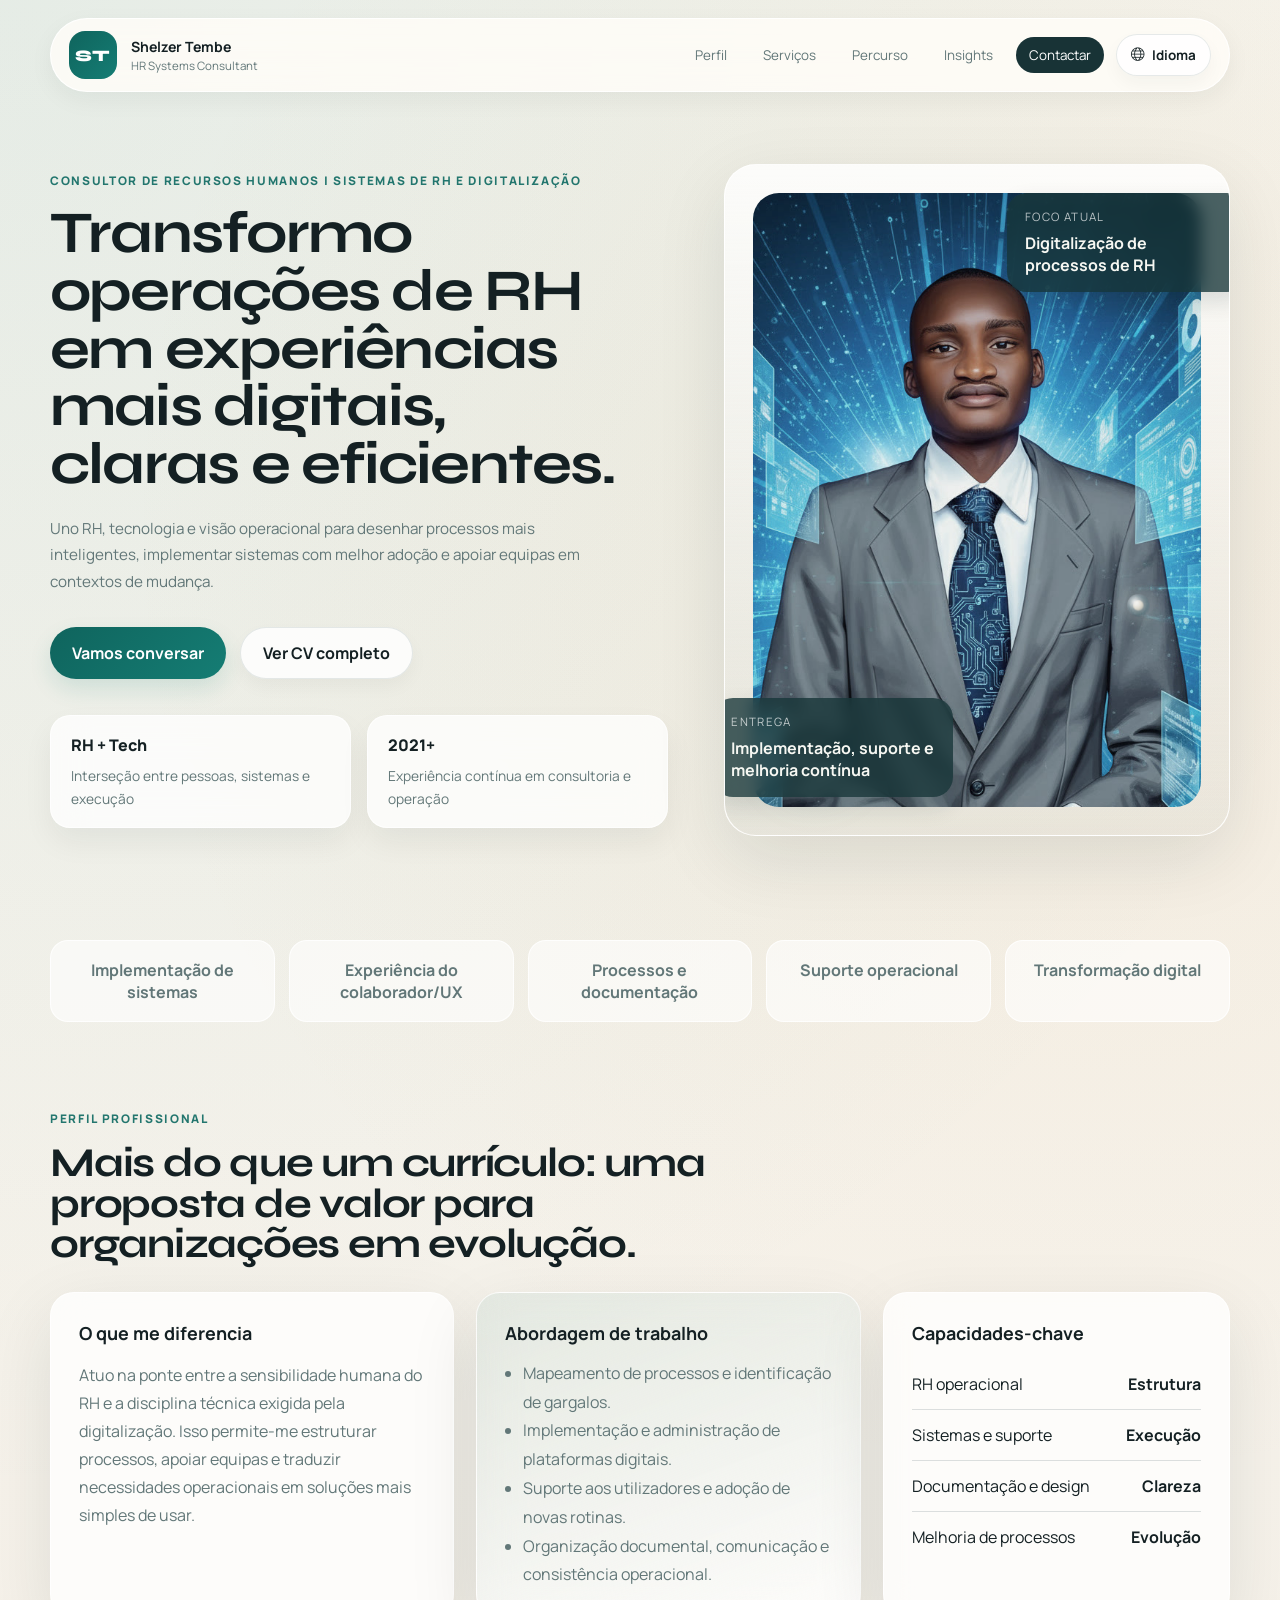
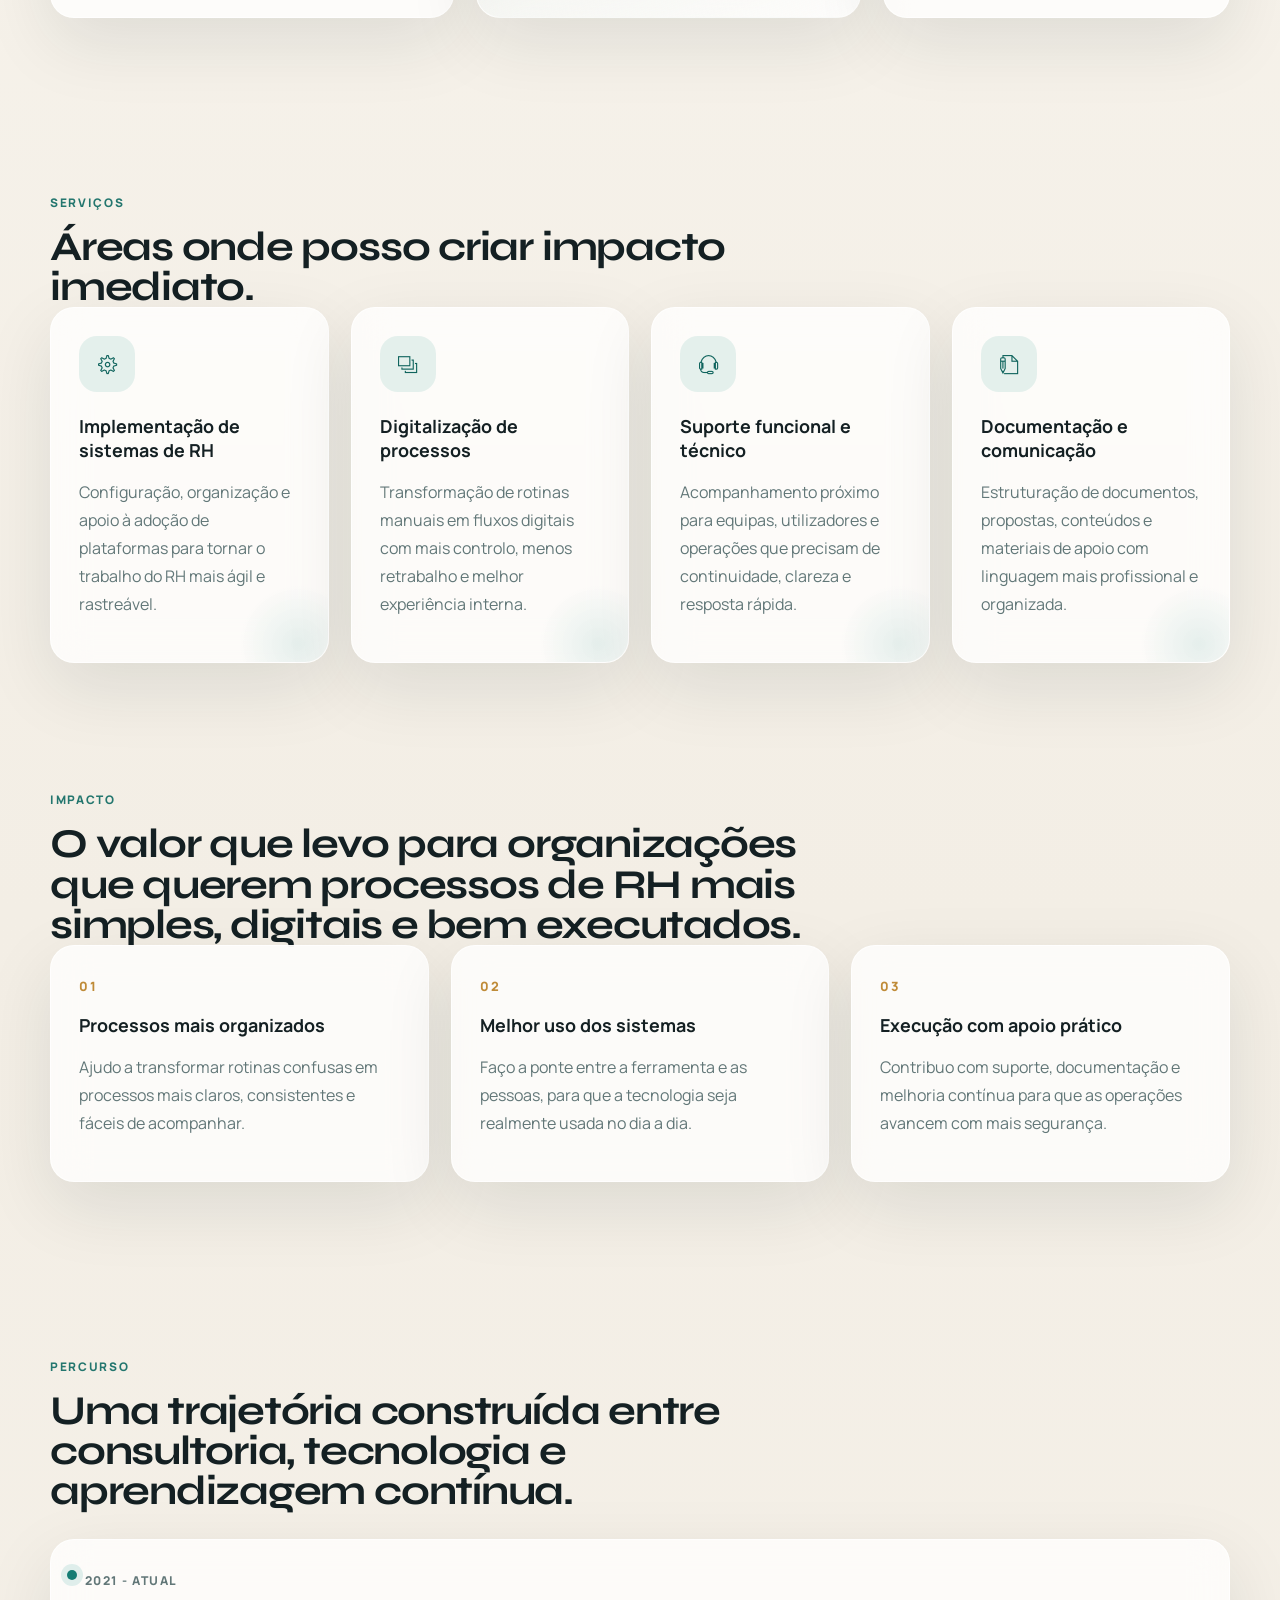
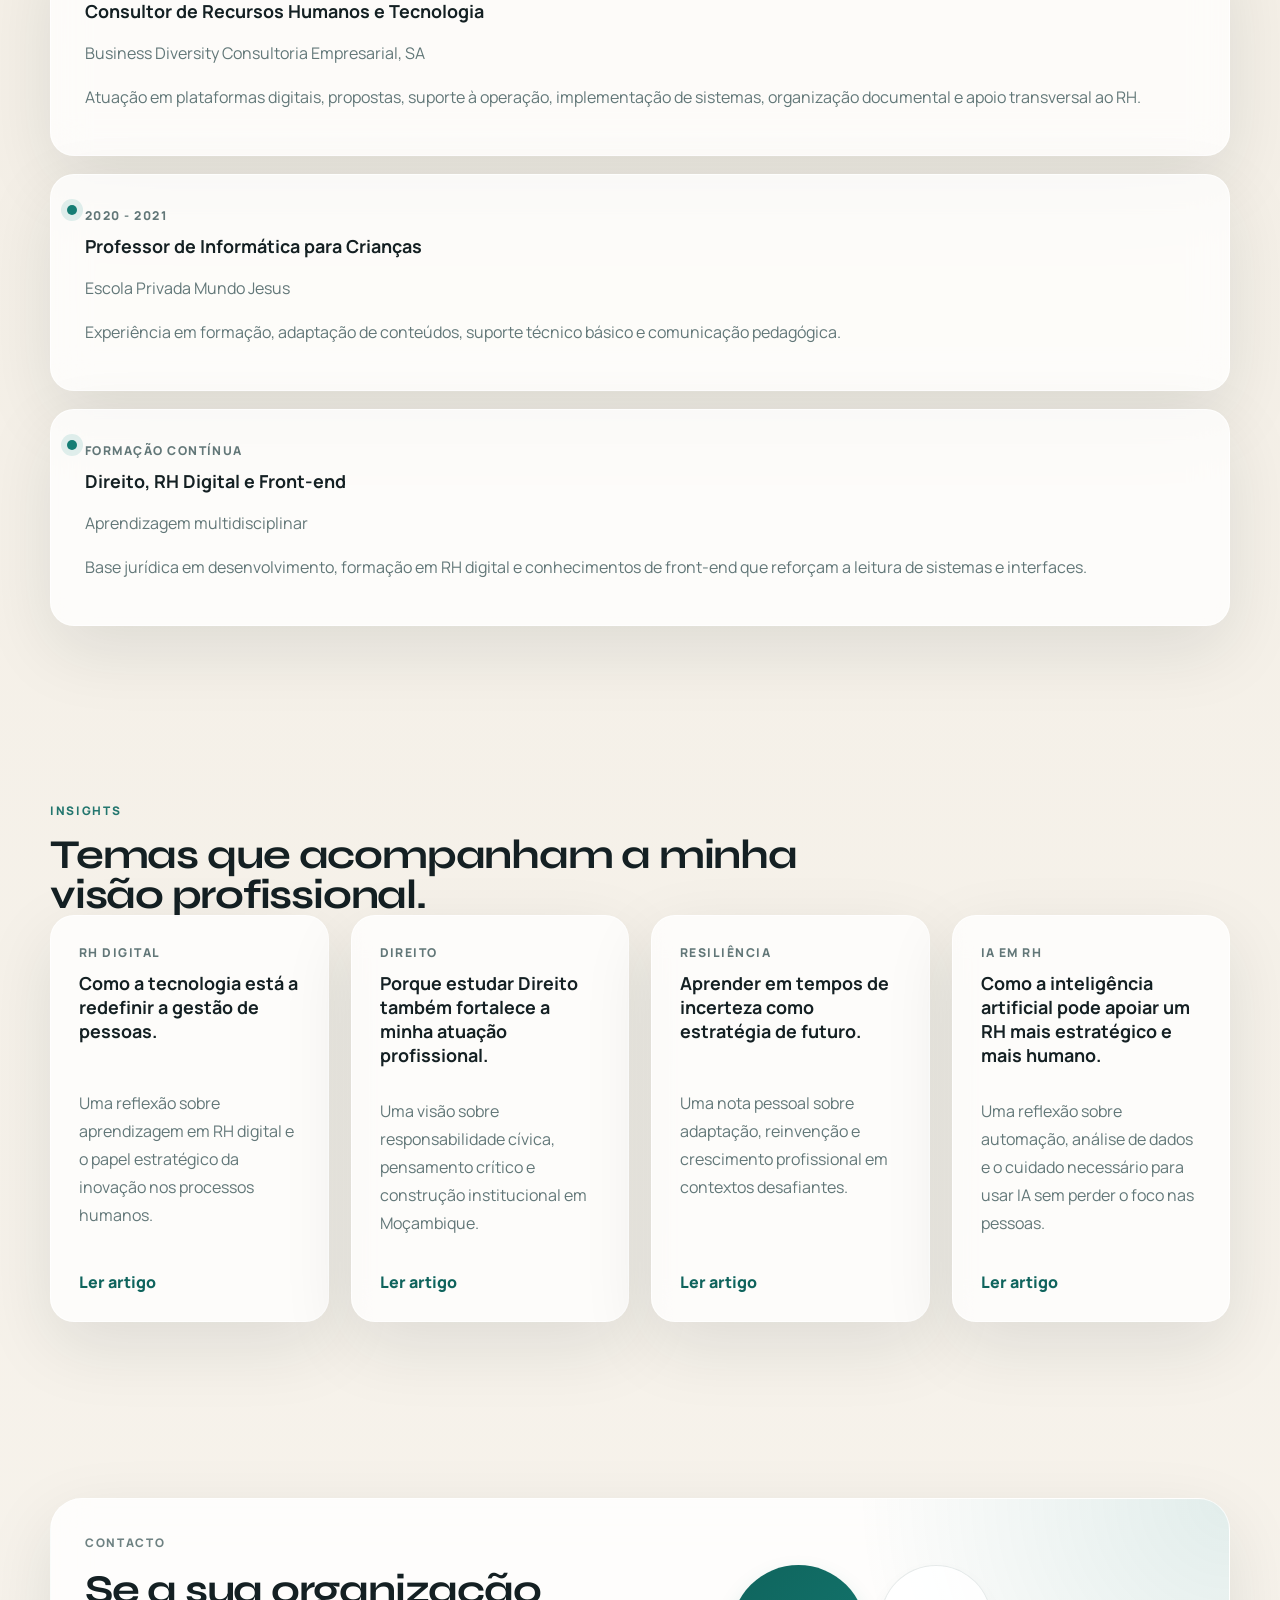
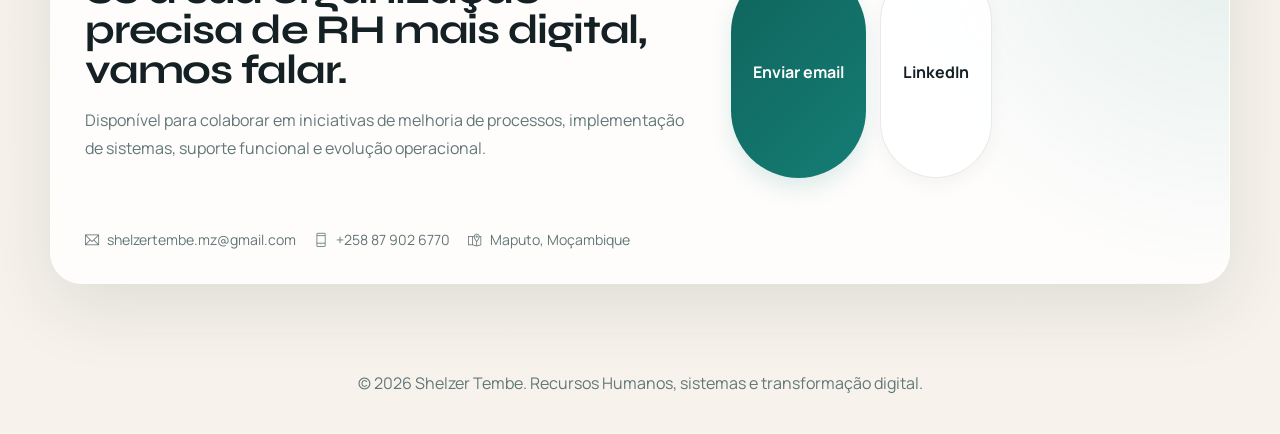
==== shelzertembe/index.html @ 3ac74f5b "Organizando as pastas" ====
<!DOCTYPE html>
<html lang="pt">
<head>
    <script async src="https://www.googletagmanager.com/gtag/js?id=G-PT7D8NVJNS"></script>
    <script>
        window.dataLayer = window.dataLayer || [];
        function gtag(){dataLayer.push(arguments);}
        gtag('js', new Date());
        gtag('config', 'G-PT7D8NVJNS');
    </script>

    <meta charset="utf-8">
    <meta name="viewport" content="width=device-width, initial-scale=1">
    <meta name="keywords" content="Shelzer Tembe, consultor de recursos humanos, sistemas de RH, digitalização, RH digital, transformação digital">
    <meta name="description" content="Portfólio de Shelzer Tembe, consultor de Recursos Humanos, sistemas de RH e digitalização de processos.">
    <meta name="author" content="Shelzer Tembe">

    <title>Shelzer Tembe | RH- Sistemas e Digitalização</title>

    <link rel="preconnect" href="https://fonts.googleapis.com">
    <link rel="preconnect" href="https://fonts.gstatic.com" crossorigin>
    <link href="https://fonts.googleapis.com/css2?family=Manrope:wght@400;500;600;700;800&family=Syne:wght@500;700;800&display=swap" rel="stylesheet">
    <link rel="stylesheet" href="assets/vendors/themify-icons/css/themify-icons.css">
    <link rel="stylesheet" href="assets/css/modern-portfolio.css">
    <link rel="apple-touch-icon" sizes="180x180" href="assets/favicon/apple-touch-icon.png">
    <link rel="icon" type="image/png" sizes="32x32" href="assets/favicon/favicon-32x32.png">
    <link rel="icon" type="image/png" sizes="16x16" href="assets/favicon/favicon-16x16.png">
    <link rel="manifest" href="assets/favicon/site.webmanifest">
</head>
<body>
    <div class="site-shell">
        <header class="topbar">
            <a class="brand" href="#home" aria-label="Voltar ao início" translate="no">
                <span class="brand-mark" translate="no">ST</span>
                <span class="brand-copy">
                    <strong translate="no">Shelzer Tembe</strong>
                    <span>HR Systems Consultant</span>
                </span>
            </a>

            <button class="menu-toggle" type="button" aria-expanded="false" aria-controls="site-nav" aria-label="Abrir menu">
                <span></span>
                <span></span>
            </button>

            <div class="topbar-actions">
                <nav class="nav" id="site-nav">
                    <a href="#about">Perfil</a>
                    <a href="#services">Serviços</a>
                    <a href="#journey">Percurso</a>
                    <a href="#insights">Insights</a>
                    <a href="#contact" class="nav-cta">Contactar</a>
                </nav>

                <div class="language-switcher" data-language-switcher>
                    <button class="language-toggle" type="button" aria-expanded="false" aria-haspopup="true">
                        <span class="ti-world" aria-hidden="true"></span>
                        <span>Idioma</span>
                    </button>
                    <div class="language-menu" role="menu" aria-label="Selecionar idioma">
                        <a class="language-option" href="index.html" data-language="pt" role="menuitem">Português</a>
                        <a class="language-option" href="index-en.html" data-language="en" role="menuitem" rel="noopener">English</a>
                    </div>
                </div>
            </div>
        </header>

        <main id="home">
            <section class="hero section">
                <div class="hero-copy reveal">
                    <p class="eyebrow">Consultor de Recursos Humanos | Sistemas de RH e Digitalização</p>
                    <h1>Transformo operações de RH em experiências mais digitais, claras e eficientes.</h1>
                    <p class="hero-lead">
                        Uno RH, tecnologia e visão operacional para desenhar processos mais inteligentes,
                        implementar sistemas com melhor adoção e apoiar equipas em contextos de mudança.
                    </p>

                    <div class="hero-actions">
                        <a class="btn btn-primary" href="#contact">Vamos conversar</a>
                        <a class="btn btn-secondary" href="pdf/Shelzer_Tembe _cv.pdf" target="_blank" rel="noopener" translate="no">Ver CV completo</a>
                    </div>

                    <div class="hero-proof">
                        <div class="proof-card">
                            <span class="proof-value">RH + Tech</span>
                            <span class="proof-label">Interseção entre pessoas, sistemas e execução</span>
                        </div>
                        <div class="proof-card">
                            <span class="proof-value">2021+</span>
                            <span class="proof-label">Experiência contínua em consultoria e operação</span>
                        </div>
                    </div>
                </div>

                <div class="hero-visual reveal reveal-delay">
                    <div class="portrait-panel">
                        <div class="portrait-glow"></div>
                        <div class="hero-orb" aria-hidden="true">
                            <span class="hero-orb-core"></span>
                        </div>
                        <img src="assets/imgs/avatar.jpg" alt="Retrato de Shelzer Tembe" class="portrait">

                        <div class="floating-card card-a">
                            <span class="floating-title">Foco atual</span>
                            <strong>Digitalização de processos de RH</strong>
                        </div>

                        <div class="floating-card card-b">
                            <span class="floating-title">Entrega</span>
                            <strong>Implementação, suporte e melhoria contínua</strong>
                        </div>
                    </div>
                </div>
            </section>

            <section class="trust-strip reveal" aria-label="Áreas de atuação">
                <span>Implementação de sistemas</span>
                <span>Experiência do colaborador/UX</span>
                <span>Processos e documentação</span>
                <span>Suporte operacional</span>
                <span>Transformação digital</span>
            </section>

            <section class="section section-grid" id="about">
                <div class="section-heading reveal">
                    <p class="eyebrow">Perfil profissional</p>
                    <h2>Mais do que um currículo: uma proposta de valor para organizações em evolução.</h2>
                </div>

                <div class="about-layout">
                    <article class="feature-card reveal">
                        <h3>O que me diferencia</h3>
                        <p>
                            Atuo na ponte entre a sensibilidade humana do RH e a disciplina técnica exigida
                            pela digitalização. Isso permite-me estruturar processos, apoiar equipas e traduzir
                            necessidades operacionais em soluções mais simples de usar.
                        </p>
                    </article>

                    <article class="feature-card accent reveal">
                        <h3>Abordagem de trabalho</h3>
                        <ul class="clean-list">
                            <li>Mapeamento de processos e identificação de gargalos.</li>
                            <li>Implementação e administração de plataformas digitais.</li>
                            <li>Suporte aos utilizadores e adoção de novas rotinas.</li>
                            <li>Organização documental, comunicação e consistência operacional.</li>
                        </ul>
                    </article>

                    <article class="feature-card stats reveal">
                        <h3>Capacidades-chave</h3>
                        <div class="stat-row">
                            <span>RH operacional</span>
                            <strong>Estrutura</strong>
                        </div>
                        <div class="stat-row">
                            <span>Sistemas e suporte</span>
                            <strong>Execução</strong>
                        </div>
                        <div class="stat-row">
                            <span>Documentação e design</span>
                            <strong>Clareza</strong>
                        </div>
                        <div class="stat-row">
                            <span>Melhoria de processos</span>
                            <strong>Evolução</strong>
                        </div>
                    </article>
                </div>
            </section>

            <section class="section" id="services">
                <div class="section-heading reveal">
                    <p class="eyebrow">Serviços</p>
                    <h2>Áreas onde posso criar impacto imediato.</h2>
                </div>

                <div class="services-grid">
                    <article class="service-card reveal">
                        <i class="ti-settings service-icon" aria-hidden="true"></i>
                        <h3>Implementação de sistemas de RH</h3>
                        <p>Configuração, organização e apoio à adoção de plataformas para tornar o trabalho do RH mais ágil e rastreável.</p>
                    </article>

                    <article class="service-card reveal">
                        <i class="ti-layers-alt service-icon" aria-hidden="true"></i>
                        <h3>Digitalização de processos</h3>
                        <p>Transformação de rotinas manuais em fluxos digitais com mais controlo, menos retrabalho e melhor experiência interna.</p>
                    </article>

                    <article class="service-card reveal">
                        <i class="ti-headphone-alt service-icon" aria-hidden="true"></i>
                        <h3>Suporte funcional e técnico</h3>
                        <p>Acompanhamento próximo para equipas, utilizadores e operações que precisam de continuidade, clareza e resposta rápida.</p>
                    </article>

                    <article class="service-card reveal">
                        <i class="ti-write service-icon" aria-hidden="true"></i>
                        <h3>Documentação e comunicação</h3>
                        <p>Estruturação de documentos, propostas, conteúdos e materiais de apoio com linguagem mais profissional e organizada.</p>
                    </article>
                </div>
            </section>

            <section class="section impact-section">
                <div class="section-heading reveal">
                    <p class="eyebrow">Impacto</p>
                    <h2>O valor que levo para organizações que querem processos de RH mais simples, digitais e bem executados.</h2>
                </div>

                <div class="impact-grid">
                    <article class="impact-card reveal">
                        <span class="impact-number">01</span>
                        <h3>Processos mais organizados</h3>
                        <p>Ajudo a transformar rotinas confusas em processos mais claros, consistentes e fáceis de acompanhar.</p>
                    </article>
                    <article class="impact-card reveal">
                        <span class="impact-number">02</span>
                        <h3>Melhor uso dos sistemas</h3>
                        <p>Faço a ponte entre a ferramenta e as pessoas, para que a tecnologia seja realmente usada no dia a dia.</p>
                    </article>
                    <article class="impact-card reveal">
                        <span class="impact-number">03</span>
                        <h3>Execução com apoio prático</h3>
                        <p>Contribuo com suporte, documentação e melhoria contínua para que as operações avancem com mais segurança.</p>
                    </article>
                </div>
            </section>

            <section class="section section-grid" id="journey">
                <div class="section-heading reveal">
                    <p class="eyebrow">Percurso</p>
                    <h2>Uma trajetória construída entre consultoria, tecnologia e aprendizagem contínua.</h2>
                </div>

                <div class="timeline">
                    <article class="timeline-card reveal">
                        <span class="timeline-year">2021 - atual</span>
                        <h3>Consultor de Recursos Humanos e Tecnologia</h3>
                        <p class="timeline-place">Business Diversity Consultoria Empresarial, SA</p>
                        <p>Atuação em plataformas digitais, propostas, suporte à operação, implementação de sistemas, organização documental e apoio transversal ao RH.</p>
                    </article>

                    <article class="timeline-card reveal">
                        <span class="timeline-year">2020 - 2021</span>
                        <h3>Professor de Informática para Crianças</h3>
                        <p class="timeline-place">Escola Privada Mundo Jesus</p>
                        <p>Experiência em formação, adaptação de conteúdos, suporte técnico básico e comunicação pedagógica.</p>
                    </article>

                    <article class="timeline-card reveal">
                        <span class="timeline-year">Formação contínua</span>
                        <h3>Direito, RH Digital e Front-end</h3>
                        <p class="timeline-place">Aprendizagem multidisciplinar</p>
                        <p>Base jurídica em desenvolvimento, formação em RH digital e conhecimentos de front-end que reforçam a leitura de sistemas e interfaces.</p>
                    </article>
                </div>
            </section>

            <section class="section insights-section" id="insights">
                <div class="section-heading reveal">
                    <p class="eyebrow">Insights</p>
                    <h2>Temas que acompanham a minha visão profissional.</h2>
                </div>

                <div class="insights-grid">
                    <a class="insight-card reveal" href="rh-digital.html">
                        <span class="insight-tag">RH Digital</span>
                        <h3>Como a tecnologia está a redefinir a gestão de pessoas.</h3>
                        <p>Uma reflexão sobre aprendizagem em RH digital e o papel estratégico da inovação nos processos humanos.</p>
                        <span class="insight-link">Ler artigo</span>
                    </a>

                    <a class="insight-card reveal" href="decidi-estudar-direito.html">
                        <span class="insight-tag">Direito</span>
                        <h3>Porque estudar Direito também fortalece a minha atuação profissional.</h3>
                        <p>Uma visão sobre responsabilidade cívica, pensamento crítico e construção institucional em Moçambique.</p>
                        <span class="insight-link">Ler artigo</span>
                    </a>

                    <a class="insight-card reveal" href="covid-19.html">
                        <span class="insight-tag">Resiliência</span>
                        <h3>Aprender em tempos de incerteza como estratégia de futuro.</h3>
                        <p>Uma nota pessoal sobre adaptação, reinvenção e crescimento profissional em contextos desafiantes.</p>
                        <span class="insight-link">Ler artigo</span>
                    </a>

                    <a class="insight-card reveal" href="rh-inteligencia-artificial.html">
                        <span class="insight-tag">IA em RH</span>
                        <h3>Como a inteligência artificial pode apoiar um RH mais estratégico e mais humano.</h3>
                        <p>Uma reflexão sobre automação, análise de dados e o cuidado necessário para usar IA sem perder o foco nas pessoas.</p>
                        <span class="insight-link">Ler artigo</span>
                    </a>
                </div>
            </section>

            <section class="section cta-section reveal" id="contact">
                <div class="cta-panel">
                    <div>
                        <p class="eyebrow">Contacto</p>
                        <h2>Se a sua organização precisa de RH mais digital, vamos falar.</h2>
                        <p>
                            Disponível para colaborar em iniciativas de melhoria de processos,
                            implementação de sistemas, suporte funcional e evolução operacional.
                        </p>
                    </div>

                    <div class="cta-actions">
                        <a class="btn btn-primary" href="mailto:shelzertembe.mz@gmail.com?subject=Contacto%20via%20portf%C3%B3lio" translate="no">Enviar email</a>
                        <a class="btn btn-secondary" href="https://www.linkedin.com/in/shelzer-tembe-0a6648215/" target="_blank" rel="noopener" translate="no">LinkedIn</a>
                    </div>

                    <div class="contact-meta">
                        <span translate="no"><i class="ti-email"></i> shelzertembe.mz@gmail.com</span>
                        <span translate="no"><i class="ti-mobile"></i> +258 87 902 6770</span>
                        <span><i class="ti-map-alt"></i> Maputo, Moçambique</span>
                    </div>
                </div>
            </section>
        </main>

        <footer class="footer">
            <p>&copy; <span id="year"></span> Shelzer Tembe. Recursos Humanos, sistemas e transformação digital.</p>
        </footer>
    </div>

    <script src="assets/js/portfolio.js"></script>
</body>
</html>
---- shelzertembe/assets/vendors/themify-icons/css/themify-icons.css ----
@font-face {
	font-family: 'themify';
	src:url("../fonts/themify.eot?-fvbane");
	src:url("../fonts/themify.eot?#iefix-fvbane") format("embedded-opentype"),
		url("../fonts/themify.woff?-fvbane") format("woff"),
		url("../fonts/themify.ttf?-fvbane") format("truetype"),
		url("../fonts/themify.svg?-fvbane#themify") format("svg");
	font-weight: normal;
	font-style: normal;
}

[class^="ti-"], [class*=" ti-"] {
	font-family: 'themify';
	speak: none;
	font-style: normal;
	font-weight: normal;
	font-variant: normal;
	text-transform: none;
	line-height: 1;

	/* Better Font Rendering =========== */
	-webkit-font-smoothing: antialiased;
	-moz-osx-font-smoothing: grayscale;
}

.ti-wand:before {
	content: "\e600";
}
.ti-volume:before {
	content: "\e601";
}
.ti-user:before {
	content: "\e602";
}
.ti-unlock:before {
	content: "\e603";
}
.ti-unlink:before {
	content: "\e604";
}
.ti-trash:before {
	content: "\e605";
}
.ti-thought:before {
	content: "\e606";
}
.ti-target:before {
	content: "\e607";
}
.ti-tag:before {
	content: "\e608";
}
.ti-tablet:before {
	content: "\e609";
}
.ti-star:before {
	content: "\e60a";
}
.ti-spray:before {
	content: "\e60b";
}
.ti-signal:before {
	content: "\e60c";
}
.ti-shopping-cart:before {
	content: "\e60d";
}
.ti-shopping-cart-full:before {
	content: "\e60e";
}
.ti-settings:before {
	content: "\e60f";
}
.ti-search:before {
	content: "\e610";
}
.ti-zoom-in:before {
	content: "\e611";
}
.ti-zoom-out:before {
	content: "\e612";
}
.ti-cut:before {
	content: "\e613";
}
.ti-ruler:before {
	content: "\e614";
}
.ti-ruler-pencil:before {
	content: "\e615";
}
.ti-ruler-alt:before {
	content: "\e616";
}
.ti-bookmark:before {
	content: "\e617";
}
.ti-bookmark-alt:before {
	content: "\e618";
}
.ti-reload:before {
	content: "\e619";
}
.ti-plus:before {
	content: "\e61a";
}
.ti-pin:before {
	content: "\e61b";
}
.ti-pencil:before {
	content: "\e61c";
}
.ti-pencil-alt:before {
	content: "\e61d";
}
.ti-paint-roller:before {
	content: "\e61e";
}
.ti-paint-bucket:before {
	content: "\e61f";
}
.ti-na:before {
	content: "\e620";
}
.ti-mobile:before {
	content: "\e621";
}
.ti-minus:before {
	content: "\e622";
}
.ti-medall:before {
	content: "\e623";
}
.ti-medall-alt:before {
	content: "\e624";
}
.ti-marker:before {
	content: "\e625";
}
.ti-marker-alt:before {
	content: "\e626";
}
.ti-arrow-up:before {
	content: "\e627";
}
.ti-arrow-right:before {
	content: "\e628";
}
.ti-arrow-left:before {
	content: "\e629";
}
.ti-arrow-down:before {
	content: "\e62a";
}
.ti-lock:before {
	content: "\e62b";
}
.ti-location-arrow:before {
	content: "\e62c";
}
.ti-link:before {
	content: "\e62d";
}
.ti-layout:before {
	content: "\e62e";
}
.ti-layers:before {
	content: "\e62f";
}
.ti-layers-alt:before {
	content: "\e630";
}
.ti-key:before {
	content: "\e631";
}
.ti-import:before {
	content: "\e632";
}
.ti-image:before {
	content: "\e633";
}
.ti-heart:before {
	content: "\e634";
}
.ti-heart-broken:before {
	content: "\e635";
}
.ti-hand-stop:before {
	content: "\e636";
}
.ti-hand-open:before {
	content: "\e637";
}
.ti-hand-drag:before {
	content: "\e638";
}
.ti-folder:before {
	content: "\e639";
}
.ti-flag:before {
	content: "\e63a";
}
.ti-flag-alt:before {
	content: "\e63b";
}
.ti-flag-alt-2:before {
	content: "\e63c";
}
.ti-eye:before {
	content: "\e63d";
}
.ti-export:before {
	content: "\e63e";
}
.ti-exchange-vertical:before {
	content: "\e63f";
}
.ti-desktop:before {
	content: "\e640";
}
.ti-cup:before {
	content: "\e641";
}
.ti-crown:before {
	content: "\e642";
}
.ti-comments:before {
	content: "\e643";
}
.ti-comment:before {
	content: "\e644";
}
.ti-comment-alt:before {
	content: "\e645";
}
.ti-close:before {
	content: "\e646";
}
.ti-clip:before {
	content: "\e647";
}
.ti-angle-up:before {
	content: "\e648";
}
.ti-angle-right:before {
	content: "\e649";
}
.ti-angle-left:before {
	content: "\e64a";
}
.ti-angle-down:before {
	content: "\e64b";
}
.ti-check:before {
	content: "\e64c";
}
.ti-check-box:before {
	content: "\e64d";
}
.ti-camera:before {
	content: "\e64e";
}
.ti-announcement:before {
	content: "\e64f";
}
.ti-brush:before {
	content: "\e650";
}
.ti-briefcase:before {
	content: "\e651";
}
.ti-bolt:before {
	content: "\e652";
}
.ti-bolt-alt:before {
	content: "\e653";
}
.ti-blackboard:before {
	content: "\e654";
}
.ti-bag:before {
	content: "\e655";
}
.ti-move:before {
	content: "\e656";
}
.ti-arrows-vertical:before {
	content: "\e657";
}
.ti-arrows-horizontal:before {
	content: "\e658";
}
.ti-fullscreen:before {
	content: "\e659";
}
.ti-arrow-top-right:before {
	content: "\e65a";
}
.ti-arrow-top-left:before {
	content: "\e65b";
}
.ti-arrow-circle-up:before {
	content: "\e65c";
}
.ti-arrow-circle-right:before {
	content: "\e65d";
}
.ti-arrow-circle-left:before {
	content: "\e65e";
}
.ti-arrow-circle-down:before {
	content: "\e65f";
}
.ti-angle-double-up:before {
	content: "\e660";
}
.ti-angle-double-right:before {
	content: "\e661";
}
.ti-angle-double-left:before {
	content: "\e662";
}
.ti-angle-double-down:before {
	content: "\e663";
}
.ti-zip:before {
	content: "\e664";
}
.ti-world:before {
	content: "\e665";
}
.ti-wheelchair:before {
	content: "\e666";
}
.ti-view-list:before {
	content: "\e667";
}
.ti-view-list-alt:before {
	content: "\e668";
}
.ti-view-grid:before {
	content: "\e669";
}
.ti-uppercase:before {
	content: "\e66a";
}
.ti-upload:before {
	content: "\e66b";
}
.ti-underline:before {
	content: "\e66c";
}
.ti-truck:before {
	content: "\e66d";
}
.ti-timer:before {
	content: "\e66e";
}
.ti-ticket:before {
	content: "\e66f";
}
.ti-thumb-up:before {
	content: "\e670";
}
.ti-thumb-down:before {
	content: "\e671";
}
.ti-text:before {
	content: "\e672";
}
.ti-stats-up:before {
	content: "\e673";
}
.ti-stats-down:before {
	content: "\e674";
}
.ti-split-v:before {
	content: "\e675";
}
.ti-split-h:before {
	content: "\e676";
}
.ti-smallcap:before {
	content: "\e677";
}
.ti-shine:before {
	content: "\e678";
}
.ti-shift-right:before {
	content: "\e679";
}
.ti-shift-left:before {
	content: "\e67a";
}
.ti-shield:before {
	content: "\e67b";
}
.ti-notepad:before {
	content: "\e67c";
}
.ti-server:before {
	content: "\e67d";
}
.ti-quote-right:before {
	content: "\e67e";
}
.ti-quote-left:before {
	content: "\e67f";
}
.ti-pulse:before {
	content: "\e680";
}
.ti-printer:before {
	content: "\e681";
}
.ti-power-off:before {
	content: "\e682";
}
.ti-plug:before {
	content: "\e683";
}
.ti-pie-chart:before {
	content: "\e684";
}
.ti-paragraph:before {
	content: "\e685";
}
.ti-panel:before {
	content: "\e686";
}
.ti-package:before {
	content: "\e687";
}
.ti-music:before {
	content: "\e688";
}
.ti-music-alt:before {
	content: "\e689";
}
.ti-mouse:before {
	content: "\e68a";
}
.ti-mouse-alt:before {
	content: "\e68b";
}
.ti-money:before {
	content: "\e68c";
}
.ti-microphone:before {
	content: "\e68d";
}
.ti-menu:before {
	content: "\e68e";
}
.ti-menu-alt:before {
	content: "\e68f";
}
.ti-map:before {
	content: "\e690";
}
.ti-map-alt:before {
	content: "\e691";
}
.ti-loop:before {
	content: "\e692";
}
.ti-location-pin:before {
	content: "\e693";
}
.ti-list:before {
	content: "\e694";
}
.ti-light-bulb:before {
	content: "\e695";
}
.ti-Italic:before {
	content: "\e696";
}
.ti-info:before {
	content: "\e697";
}
.ti-infinite:before {
	content: "\e698";
}
.ti-id-badge:before {
	content: "\e699";
}
.ti-hummer:before {
	content: "\e69a";
}
.ti-home:before {
	content: "\e69b";
}
.ti-help:before {
	content: "\e69c";
}
.ti-headphone:before {
	content: "\e69d";
}
.ti-harddrives:before {
	content: "\e69e";
}
.ti-harddrive:before {
	content: "\e69f";
}
.ti-gift:before {
	content: "\e6a0";
}
.ti-game:before {
	content: "\e6a1";
}
.ti-filter:before {
	content: "\e6a2";
}
.ti-files:before {
	content: "\e6a3";
}
.ti-file:before {
	content: "\e6a4";
}
.ti-eraser:before {
	content: "\e6a5";
}
.ti-envelope:before {
	content: "\e6a6";
}
.ti-download:before {
	content: "\e6a7";
}
.ti-direction:before {
	content: "\e6a8";
}
.ti-direction-alt:before {
	content: "\e6a9";
}
.ti-dashboard:before {
	content: "\e6aa";
}
.ti-control-stop:before {
	content: "\e6ab";
}
.ti-control-shuffle:before {
	content: "\e6ac";
}
.ti-control-play:before {
	content: "\e6ad";
}
.ti-control-pause:before {
	content: "\e6ae";
}
.ti-control-forward:before {
	content: "\e6af";
}
.ti-control-backward:before {
	content: "\e6b0";
}
.ti-cloud:before {
	content: "\e6b1";
}
.ti-cloud-up:before {
	content: "\e6b2";
}
.ti-cloud-down:before {
	content: "\e6b3";
}
.ti-clipboard:before {
	content: "\e6b4";
}
.ti-car:before {
	content: "\e6b5";
}
.ti-calendar:before {
	content: "\e6b6";
}
.ti-book:before {
	content: "\e6b7";
}
.ti-bell:before {
	content: "\e6b8";
}
.ti-basketball:before {
	content: "\e6b9";
}
.ti-bar-chart:before {
	content: "\e6ba";
}
.ti-bar-chart-alt:before {
	content: "\e6bb";
}
.ti-back-right:before {
	content: "\e6bc";
}
.ti-back-left:before {
	content: "\e6bd";
}
.ti-arrows-corner:before {
	content: "\e6be";
}
.ti-archive:before {
	content: "\e6bf";
}
.ti-anchor:before {
	content: "\e6c0";
}
.ti-align-right:before {
	content: "\e6c1";
}
.ti-align-left:before {
	content: "\e6c2";
}
.ti-align-justify:before {
	content: "\e6c3";
}
.ti-align-center:before {
	content: "\e6c4";
}
.ti-alert:before {
	content: "\e6c5";
}
.ti-alarm-clock:before {
	content: "\e6c6";
}
.ti-agenda:before {
	content: "\e6c7";
}
.ti-write:before {
	content: "\e6c8";
}
.ti-window:before {
	content: "\e6c9";
}
.ti-widgetized:before {
	content: "\e6ca";
}
.ti-widget:before {
	content: "\e6cb";
}
.ti-widget-alt:before {
	content: "\e6cc";
}
.ti-wallet:before {
	content: "\e6cd";
}
.ti-video-clapper:before {
	content: "\e6ce";
}
.ti-video-camera:before {
	content: "\e6cf";
}
.ti-vector:before {
	content: "\e6d0";
}
.ti-themify-logo:before {
	content: "\e6d1";
}
.ti-themify-favicon:before {
	content: "\e6d2";
}
.ti-themify-favicon-alt:before {
	content: "\e6d3";
}
.ti-support:before {
	content: "\e6d4";
}
.ti-stamp:before {
	content: "\e6d5";
}
.ti-split-v-alt:before {
	content: "\e6d6";
}
.ti-slice:before {
	content: "\e6d7";
}
.ti-shortcode:before {
	content: "\e6d8";
}
.ti-shift-right-alt:before {
	content: "\e6d9";
}
.ti-shift-left-alt:before {
	content: "\e6da";
}
.ti-ruler-alt-2:before {
	content: "\e6db";
}
.ti-receipt:before {
	content: "\e6dc";
}
.ti-pin2:before {
	content: "\e6dd";
}
.ti-pin-alt:before {
	content: "\e6de";
}
.ti-pencil-alt2:before {
	content: "\e6df";
}
.ti-palette:before {
	content: "\e6e0";
}
.ti-more:before {
	content: "\e6e1";
}
.ti-more-alt:before {
	content: "\e6e2";
}
.ti-microphone-alt:before {
	content: "\e6e3";
}
.ti-magnet:before {
	content: "\e6e4";
}
.ti-line-double:before {
	content: "\e6e5";
}
.ti-line-dotted:before {
	content: "\e6e6";
}
.ti-line-dashed:before {
	content: "\e6e7";
}
.ti-layout-width-full:before {
	content: "\e6e8";
}
.ti-layout-width-default:before {
	content: "\e6e9";
}
.ti-layout-width-default-alt:before {
	content: "\e6ea";
}
.ti-layout-tab:before {
	content: "\e6eb";
}
.ti-layout-tab-window:before {
	content: "\e6ec";
}
.ti-layout-tab-v:before {
	content: "\e6ed";
}
.ti-layout-tab-min:before {
	content: "\e6ee";
}
.ti-layout-slider:before {
	content: "\e6ef";
}
.ti-layout-slider-alt:before {
	content: "\e6f0";
}
.ti-layout-sidebar-right:before {
	content: "\e6f1";
}
.ti-layout-sidebar-none:before {
	content: "\e6f2";
}
.ti-layout-sidebar-left:before {
	content: "\e6f3";
}
.ti-layout-placeholder:before {
	content: "\e6f4";
}
.ti-layout-menu:before {
	content: "\e6f5";
}
.ti-layout-menu-v:before {
	content: "\e6f6";
}
.ti-layout-menu-separated:before {
	content: "\e6f7";
}
.ti-layout-menu-full:before {
	content: "\e6f8";
}
.ti-layout-media-right-alt:before {
	content: "\e6f9";
}
.ti-layout-media-right:before {
	content: "\e6fa";
}
.ti-layout-media-overlay:before {
	content: "\e6fb";
}
.ti-layout-media-overlay-alt:before {
	content: "\e6fc";
}
.ti-layout-media-overlay-alt-2:before {
	content: "\e6fd";
}
.ti-layout-media-left-alt:before {
	content: "\e6fe";
}
.ti-layout-media-left:before {
	content: "\e6ff";
}
.ti-layout-media-center-alt:before {
	content: "\e700";
}
.ti-layout-media-center:before {
	content: "\e701";
}
.ti-layout-list-thumb:before {
	content: "\e702";
}
.ti-layout-list-thumb-alt:before {
	content: "\e703";
}
.ti-layout-list-post:before {
	content: "\e704";
}
.ti-layout-list-large-image:before {
	content: "\e705";
}
.ti-layout-line-solid:before {
	content: "\e706";
}
.ti-layout-grid4:before {
	content: "\e707";
}
.ti-layout-grid3:before {
	content: "\e708";
}
.ti-layout-grid2:before {
	content: "\e709";
}
.ti-layout-grid2-thumb:before {
	content: "\e70a";
}
.ti-layout-cta-right:before {
	content: "\e70b";
}
.ti-layout-cta-left:before {
	content: "\e70c";
}
.ti-layout-cta-center:before {
	content: "\e70d";
}
.ti-layout-cta-btn-right:before {
	content: "\e70e";
}
.ti-layout-cta-btn-left:before {
	content: "\e70f";
}
.ti-layout-column4:before {
	content: "\e710";
}
.ti-layout-column3:before {
	content: "\e711";
}
.ti-layout-column2:before {
	content: "\e712";
}
.ti-layout-accordion-separated:before {
	content: "\e713";
}
.ti-layout-accordion-merged:before {
	content: "\e714";
}
.ti-layout-accordion-list:before {
	content: "\e715";
}
.ti-ink-pen:before {
	content: "\e716";
}
.ti-info-alt:before {
	content: "\e717";
}
.ti-help-alt:before {
	content: "\e718";
}
.ti-headphone-alt:before {
	content: "\e719";
}
.ti-hand-point-up:before {
	content: "\e71a";
}
.ti-hand-point-right:before {
	content: "\e71b";
}
.ti-hand-point-left:before {
	content: "\e71c";
}
.ti-hand-point-down:before {
	content: "\e71d";
}
.ti-gallery:before {
	content: "\e71e";
}
.ti-face-smile:before {
	content: "\e71f";
}
.ti-face-sad:before {
	content: "\e720";
}
.ti-credit-card:before {
	content: "\e721";
}
.ti-control-skip-forward:before {
	content: "\e722";
}
.ti-control-skip-backward:before {
	content: "\e723";
}
.ti-control-record:before {
	content: "\e724";
}
.ti-control-eject:before {
	content: "\e725";
}
.ti-comments-smiley:before {
	content: "\e726";
}
.ti-brush-alt:before {
	content: "\e727";
}
.ti-youtube:before {
	content: "\e728";
}
.ti-vimeo:before {
	content: "\e729";
}
.ti-twitter:before {
	content: "\e72a";
}
.ti-time:before {
	content: "\e72b";
}
.ti-tumblr:before {
	content: "\e72c";
}
.ti-skype:before {
	content: "\e72d";
}
.ti-share:before {
	content: "\e72e";
}
.ti-share-alt:before {
	content: "\e72f";
}
.ti-rocket:before {
	content: "\e730";
}
.ti-pinterest:before {
	content: "\e731";
}
.ti-new-window:before {
	content: "\e732";
}
.ti-microsoft:before {
	content: "\e733";
}
.ti-list-ol:before {
	content: "\e734";
}
.ti-linkedin:before {
	content: "\e735";
}
.ti-layout-sidebar-2:before {
	content: "\e736";
}
.ti-layout-grid4-alt:before {
	content: "\e737";
}
.ti-layout-grid3-alt:before {
	content: "\e738";
}
.ti-layout-grid2-alt:before {
	content: "\e739";
}
.ti-layout-column4-alt:before {
	content: "\e73a";
}
.ti-layout-column3-alt:before {
	content: "\e73b";
}
.ti-layout-column2-alt:before {
	content: "\e73c";
}
.ti-instagram:before {
	content: "\e73d";
}
.ti-google:before {
	content: "\e73e";
}
.ti-github:before {
	content: "\e73f";
}
.ti-flickr:before {
	content: "\e740";
}
.ti-facebook:before {
	content: "\e741";
}
.ti-dropbox:before {
	content: "\e742";
}
.ti-dribbble:before {
	content: "\e743";
}
.ti-apple:before {
	content: "\e744";
}
.ti-android:before {
	content: "\e745";
}
.ti-save:before {
	content: "\e746";
}
.ti-save-alt:before {
	content: "\e747";
}
.ti-yahoo:before {
	content: "\e748";
}
.ti-wordpress:before {
	content: "\e749";
}
.ti-vimeo-alt:before {
	content: "\e74a";
}
.ti-twitter-alt:before {
	content: "\e74b";
}
.ti-tumblr-alt:before {
	content: "\e74c";
}
.ti-trello:before {
	content: "\e74d";
}
.ti-stack-overflow:before {
	content: "\e74e";
}
.ti-soundcloud:before {
	content: "\e74f";
}
.ti-sharethis:before {
	content: "\e750";
}
.ti-sharethis-alt:before {
	content: "\e751";
}
.ti-reddit:before {
	content: "\e752";
}
.ti-pinterest-alt:before {
	content: "\e753";
}
.ti-microsoft-alt:before {
	content: "\e754";
}
.ti-linux:before {
	content: "\e755";
}
.ti-jsfiddle:before {
	content: "\e756";
}
.ti-joomla:before {
	content: "\e757";
}
.ti-html5:before {
	content: "\e758";
}
.ti-flickr-alt:before {
	content: "\e759";
}
.ti-email:before {
	content: "\e75a";
}
.ti-drupal:before {
	content: "\e75b";
}
.ti-dropbox-alt:before {
	content: "\e75c";
}
.ti-css3:before {
	content: "\e75d";
}
.ti-rss:before {
	content: "\e75e";
}
.ti-rss-alt:before {
	content: "\e75f";
}
---- shelzertembe/assets/css/modern-portfolio.css ----
:root {
    --bg: #f4efe6;
    --surface: rgba(255, 255, 255, 0.76);
    --surface-strong: #fffdf8;
    --surface-dark: #173538;
    --text: #142023;
    --muted: #627778;
    --line: rgba(18, 48, 51, 0.14);
    --accent: #157d74;
    --accent-strong: #0f645d;
    --accent-soft: #e4f0ec;
    --gold: #bf8b38;
    --shadow: 0 24px 70px rgba(16, 36, 38, 0.1);
    --radius-xl: 32px;
    --radius-lg: 24px;
    --radius-md: 18px;
    --container: 1180px;
}

*,
*::before,
*::after {
    box-sizing: border-box;
}

html {
    scroll-behavior: smooth;
}

body {
    margin: 0;
    font-family: "Manrope", sans-serif;
    color: var(--text);
    background:
        radial-gradient(circle at top left, rgba(21, 125, 116, 0.09), transparent 28%),
        radial-gradient(circle at 85% 10%, rgba(191, 139, 56, 0.09), transparent 20%),
        linear-gradient(180deg, #faf7f1 0%, #f3eee5 48%, #f7f3ec 100%);
}

img {
    max-width: 100%;
    display: block;
}

a {
    color: inherit;
    text-decoration: none;
}

.site-shell {
    min-height: 100vh;
    overflow: hidden;
}

.topbar,
.section,
.footer,
.trust-strip {
    width: min(calc(100% - 32px), var(--container));
    margin-inline: auto;
}

.topbar {
    position: sticky;
    top: 18px;
    z-index: 30;
    display: flex;
    align-items: center;
    justify-content: space-between;
    gap: 20px;
    margin-top: 18px;
    padding: 12px 18px;
    background: rgba(255, 253, 248, 0.84);
    border: 1px solid rgba(255, 255, 255, 0.88);
    border-radius: 999px;
    backdrop-filter: blur(14px);
    box-shadow: 0 8px 24px rgba(20, 32, 35, 0.05);
}

.brand {
    display: inline-flex;
    align-items: center;
    gap: 14px;
    min-width: 0;
}

.brand-mark {
    display: grid;
    place-items: center;
    width: 48px;
    height: 48px;
    border-radius: 16px;
    background: linear-gradient(135deg, var(--accent-strong), var(--accent));
    color: #fff;
    font-family: "Syne", sans-serif;
    font-weight: 800;
    letter-spacing: 0.06em;
}

.brand-copy {
    display: grid;
    gap: 2px;
}

.brand-copy strong {
    font-size: 0.88rem;
}

.brand-copy span {
    color: var(--muted);
    font-size: 0.72rem;
}

.nav {
    display: flex;
    align-items: center;
    gap: 10px;
}

.topbar-actions {
    display: flex;
    align-items: center;
    gap: 12px;
}

.nav a {
    padding: 9px 13px;
    font-size: 0.84rem;
    color: var(--muted);
    border-radius: 999px;
    transition: 0.25s ease;
}

.nav a:hover,
.nav a:focus-visible {
    color: var(--text);
    background: rgba(21, 125, 116, 0.06);
}

.nav-cta {
    color: #fff !important;
    background: #183336;
}

.language-switcher {
    position: relative;
}

.language-toggle {
    display: inline-flex;
    align-items: center;
    gap: 8px;
    min-height: 42px;
    padding: 0 14px;
    border: 1px solid rgba(18, 48, 51, 0.1);
    border-radius: 999px;
    background: rgba(255, 255, 255, 0.82);
    color: var(--text);
    font: inherit;
    font-size: 0.84rem;
    font-weight: 700;
    cursor: pointer;
    box-shadow: 0 8px 18px rgba(20, 32, 35, 0.04);
}

.language-toggle:hover,
.language-toggle:focus-visible {
    background: rgba(255, 255, 255, 0.96);
}

.language-menu {
    position: absolute;
    top: calc(100% + 10px);
    right: 0;
    display: none;
    min-width: 170px;
    padding: 10px;
    border: 1px solid rgba(255, 255, 255, 0.88);
    border-radius: 18px;
    background: rgba(255, 253, 248, 0.96);
    box-shadow: 0 20px 40px rgba(20, 32, 35, 0.12);
    backdrop-filter: blur(14px);
}

.language-switcher.is-open .language-menu {
    display: grid;
    gap: 6px;
}

.language-option {
    display: block;
    padding: 10px 12px;
    border-radius: 12px;
    color: var(--muted);
    font-size: 0.84rem;
    font-weight: 700;
}

.language-option:hover,
.language-option:focus-visible {
    color: var(--text);
    background: rgba(21, 125, 116, 0.06);
}

.translation-toast {
    position: fixed;
    right: 24px;
    bottom: 24px;
    z-index: 60;
    width: min(360px, calc(100vw - 32px));
    padding: 16px 18px;
    border: 1px solid rgba(255, 255, 255, 0.88);
    border-radius: 18px;
    background: rgba(23, 53, 56, 0.92);
    color: #f6f7f2;
    box-shadow: 0 24px 50px rgba(20, 32, 35, 0.22);
    backdrop-filter: blur(14px);
}

.translation-toast strong {
    display: block;
    margin-bottom: 6px;
    font-size: 0.92rem;
}

.translation-toast p {
    margin: 0;
    color: rgba(246, 247, 242, 0.82);
    line-height: 1.6;
    font-size: 0.88rem;
}

.menu-toggle {
    display: none;
    width: 48px;
    height: 48px;
    padding: 0;
    border: 0;
    border-radius: 50%;
    background: rgba(18, 48, 51, 0.08);
    cursor: pointer;
}

.menu-toggle span {
    display: block;
    width: 18px;
    height: 2px;
    margin: 5px auto;
    background: var(--text);
    border-radius: 999px;
}

.section {
    padding: 88px 0;
}

.hero {
    display: grid;
    grid-template-columns: minmax(0, 1.1fr) minmax(320px, 0.9fr);
    align-items: center;
    gap: 56px;
    padding-top: 72px;
}

.eyebrow {
    margin: 0 0 16px;
    font-size: 0.74rem;
    font-weight: 800;
    letter-spacing: 0.14em;
    text-transform: uppercase;
    color: #126c64;
    opacity: 0.92;
}

.hero h1,
.section-heading h2,
.cta-panel h2 {
    margin: 0;
    font-family: "Syne", sans-serif;
    line-height: 0.98;
    letter-spacing: -0.03em;
}

.hero h1 {
    font-size: clamp(2rem, 4.6vw, 3.75rem);
    max-width: 13.5ch;
}

.hero-lead,
.feature-card p,
.service-card p,
.impact-card p,
.timeline-card p,
.insight-card p,
.cta-panel p {
    color: var(--muted);
    line-height: 1.75;
}

.hero-lead {
    max-width: 62ch;
    margin: 22px 0 0;
    font-size: 0.95rem;
}

.hero-actions,
.cta-actions {
    display: flex;
    flex-wrap: wrap;
    gap: 14px;
    margin-top: 32px;
}

.btn {
    display: inline-flex;
    align-items: center;
    justify-content: center;
    min-height: 52px;
    padding: 0 22px;
    border-radius: 999px;
    font-weight: 700;
    transition: transform 0.25s ease, box-shadow 0.25s ease, background 0.25s ease;
}

.btn:hover,
.btn:focus-visible {
    transform: translateY(-2px);
}

.btn-primary {
    color: #fff;
    background: linear-gradient(135deg, var(--accent-strong), var(--accent));
    box-shadow: 0 10px 22px rgba(21, 125, 116, 0.14);
}

.btn-secondary {
    color: var(--text);
    background: rgba(255, 255, 255, 0.82);
    border: 1px solid rgba(18, 48, 51, 0.1);
    box-shadow: 0 8px 18px rgba(20, 32, 35, 0.04);
}

.hero-proof {
    display: grid;
    grid-template-columns: repeat(2, minmax(0, 1fr));
    gap: 16px;
    margin-top: 36px;
}

.proof-card,
.feature-card,
.service-card,
.impact-card,
.timeline-card,
.insight-card,
.cta-panel {
    background: var(--surface);
    border: 1px solid rgba(255, 255, 255, 0.72);
    box-shadow: var(--shadow);
    backdrop-filter: blur(18px);
}

.proof-card {
    padding: 18px 20px;
    border-radius: 20px;
    box-shadow: 0 14px 30px rgba(20, 32, 35, 0.06);
}

.proof-value {
    display: block;
    margin-bottom: 8px;
    font-weight: 800;
}

.proof-label {
    color: var(--muted);
    font-size: 0.86rem;
    line-height: 1.55;
}

.portrait-panel {
    position: relative;
    padding: 28px;
    border-radius: var(--radius-xl);
    background: linear-gradient(180deg, rgba(255, 255, 255, 0.82), rgba(18, 48, 51, 0.04));
    border: 1px solid rgba(255, 255, 255, 0.9);
    box-shadow: var(--shadow);
    overflow: hidden;
}

.portrait-glow {
    position: absolute;
    inset: auto auto 24px 24px;
    width: 130px;
    height: 130px;
    border-radius: 50%;
    background: radial-gradient(circle, rgba(21, 125, 116, 0.22), transparent 70%);
    filter: blur(18px);
}

.hero-orb {
    position: absolute;
    top: 0;
    left: 0;
    width: 22px;
    height: 22px;
    border-radius: 50%;
    pointer-events: none;
    z-index: 3;
    opacity: 0.92;
    background:
        radial-gradient(circle at 35% 35%, rgba(255, 255, 255, 0.98), rgba(255, 255, 255, 0.2) 38%, transparent 64%),
        radial-gradient(circle, rgba(237, 220, 183, 0.18), rgba(21, 125, 116, 0.14) 55%, transparent 76%);
    box-shadow:
        0 0 18px rgba(237, 220, 183, 0.18),
        0 0 42px rgba(21, 125, 116, 0.16);
    filter: blur(0.2px);
    will-change: transform;
    --trail-angle: 0deg;
    --trail-stretch: 1;
}

.hero-orb::before {
    content: "";
    position: absolute;
    inset: -12px;
    border-radius: 50%;
    background: radial-gradient(circle, rgba(255, 255, 255, 0.2), transparent 68%);
    opacity: 0.75;
}

.hero-orb::after {
    content: "";
    position: absolute;
    top: 50%;
    left: 50%;
    width: 48px;
    height: 10px;
    border-radius: 999px;
    background: linear-gradient(90deg, rgba(255, 255, 255, 0), rgba(248, 242, 229, 0.07), rgba(21, 125, 116, 0.04));
    transform-origin: center;
    transform: translate(-96%, -50%) rotate(var(--trail-angle)) scaleX(var(--trail-stretch));
    filter: blur(8px);
    opacity: 0.38;
}

.hero-orb-core {
    position: absolute;
    inset: 6px;
    border-radius: 50%;
    background: radial-gradient(circle at 30% 30%, #fffefc, rgba(255, 244, 223, 0.72) 55%, rgba(255, 226, 170, 0.1) 100%);
}

.portrait {
    width: min(100%, 520px);
    height: clamp(360px, 48vw, 620px);
    object-fit: cover;
    border-radius: 26px;
    filter: saturate(0.74) contrast(0.98) brightness(0.98);
}

.floating-card {
    position: absolute;
    max-width: 240px;
    padding: 16px 18px;
    border-radius: 20px;
    background: rgba(23, 53, 56, 0.78);
    color: #f6f7f2;
    box-shadow: 0 10px 22px rgba(18, 48, 51, 0.14);
    backdrop-filter: blur(8px);
}

.card-a {
    top: 28px;
    right: -18px;
}

.card-b {
    bottom: 38px;
    left: -12px;
}

.floating-title {
    display: block;
    margin-bottom: 8px;
    color: rgba(255, 255, 255, 0.7);
    font-size: 0.72rem;
    text-transform: uppercase;
    letter-spacing: 0.12em;
}

.trust-strip {
    display: grid;
    grid-template-columns: repeat(5, minmax(0, 1fr));
    gap: 14px;
    margin-top: 16px;
}

.trust-strip span {
    padding: 18px 20px;
    border-radius: 18px;
    background: rgba(255, 255, 255, 0.6);
    border: 1px solid rgba(255, 255, 255, 0.82);
    color: var(--muted);
    text-align: center;
    font-weight: 700;
}

.section-grid {
    display: grid;
    gap: 28px;
}

.section-heading {
    max-width: 780px;
}

.section-heading h2,
.cta-panel h2 {
    font-size: clamp(1.7rem, 3.2vw, 2.9rem);
}

.about-layout,
.services-grid,
.impact-grid,
.insights-grid {
    display: grid;
    gap: 22px;
}

.about-layout {
    grid-template-columns: 1.05fr 1fr 0.9fr;
}

.feature-card,
.service-card,
.impact-card,
.timeline-card,
.insight-card {
    padding: 28px;
    border-radius: var(--radius-lg);
}

.feature-card h3,
.service-card h3,
.impact-card h3,
.timeline-card h3,
.insight-card h3 {
    margin: 0 0 14px;
    font-size: 1.12rem;
}

.feature-card.accent {
    background: linear-gradient(160deg, rgba(21, 125, 116, 0.08), rgba(255, 255, 255, 0.82));
}

.clean-list {
    margin: 0;
    padding-left: 18px;
    color: var(--muted);
    line-height: 1.8;
}

.stats .stat-row {
    display: flex;
    align-items: center;
    justify-content: space-between;
    gap: 16px;
    padding: 14px 0;
    border-bottom: 1px solid var(--line);
}

.stats .stat-row:last-child {
    border-bottom: 0;
    padding-bottom: 0;
}

.services-grid {
    grid-template-columns: repeat(4, minmax(0, 1fr));
}

.service-card {
    position: relative;
    overflow: hidden;
}

.service-card::after {
    content: "";
    position: absolute;
    inset: auto -30px -42px auto;
    width: 120px;
    height: 120px;
    border-radius: 28px;
    background: radial-gradient(circle, rgba(21, 125, 116, 0.1), transparent 70%);
}

.service-icon {
    display: inline-grid;
    place-items: center;
    width: 56px;
    height: 56px;
    margin-bottom: 22px;
    border-radius: 18px;
    background: var(--accent-soft);
    color: var(--accent-strong);
    font-size: 1.2rem;
}

.impact-section {
    padding-top: 40px;
}

.impact-grid {
    grid-template-columns: repeat(3, minmax(0, 1fr));
}

.impact-number {
    display: inline-block;
    margin-bottom: 18px;
    color: var(--gold);
    font-size: 0.8rem;
    font-weight: 800;
    letter-spacing: 0.16em;
}

.timeline {
    display: grid;
    gap: 18px;
}

.timeline-card {
    position: relative;
    padding-left: 34px;
}

.timeline-card::before {
    content: "";
    position: absolute;
    top: 30px;
    left: 16px;
    width: 10px;
    height: 10px;
    border-radius: 50%;
    background: var(--accent);
    box-shadow: 0 0 0 6px rgba(14, 143, 131, 0.12);
}

.timeline-year,
.timeline-place,
.insight-tag,
.contact-meta span {
    color: var(--muted);
}

.timeline-year,
.insight-tag {
    display: inline-block;
    margin-bottom: 10px;
    font-size: 0.76rem;
    font-weight: 800;
    letter-spacing: 0.12em;
    text-transform: uppercase;
}

.insights-grid {
    grid-template-columns: repeat(auto-fit, minmax(240px, 1fr));
}

.insight-card {
    display: flex;
    flex-direction: column;
    transition: transform 0.25s ease, background 0.25s ease;
}

.insight-card h3 {
    min-height: 4.9em;
}

.insight-card p {
    flex: 1;
}

.insight-card:hover,
.insight-card:focus-visible {
    transform: translateY(-6px);
    background: rgba(255, 255, 255, 0.84);
}

.insight-link {
    display: inline-flex;
    margin-top: auto;
    padding-top: 18px;
    color: var(--accent-strong);
    font-weight: 800;
}

.cta-panel {
    display: grid;
    grid-template-columns: 1.2fr 0.9fr;
    gap: 28px;
    padding: 34px;
    border-radius: var(--radius-xl);
    background:
        radial-gradient(circle at top right, rgba(21, 125, 116, 0.12), transparent 30%),
        rgba(255, 255, 255, 0.82);
}

.contact-meta {
    display: flex;
    flex-wrap: wrap;
    gap: 18px;
    align-items: center;
    margin-top: 24px;
}

.contact-meta span {
    display: inline-flex;
    align-items: center;
    gap: 8px;
    font-size: 0.88rem;
}

.footer {
    padding: 0 0 40px;
}

.footer p {
    margin: 0;
    color: var(--muted);
    text-align: center;
}

.reveal {
    opacity: 0;
    transform: translateY(22px);
    transition: opacity 0.7s ease, transform 0.7s ease;
}

.reveal-delay {
    transition-delay: 0.12s;
}

.reveal.is-visible {
    opacity: 1;
    transform: translateY(0);
}

@media (max-width: 1100px) {
    .hero,
    .about-layout,
    .services-grid,
    .impact-grid,
    .insights-grid,
    .cta-panel,
    .trust-strip {
        grid-template-columns: repeat(2, minmax(0, 1fr));
    }

    .hero {
        gap: 34px;
    }

    .hero h1 {
        max-width: 12ch;
    }
}

@media (max-width: 820px) {
    .topbar {
        align-items: flex-start;
        border-radius: 30px;
    }

    .menu-toggle {
        display: inline-block;
    }

    .nav {
        position: absolute;
        top: calc(100% + 12px);
        left: 0;
        right: 0;
        display: none;
        flex-direction: column;
        align-items: stretch;
        padding: 14px;
        background: rgba(255, 253, 248, 0.96);
        border-radius: 24px;
        border: 1px solid rgba(255, 255, 255, 0.85);
        box-shadow: 0 20px 40px rgba(20, 32, 35, 0.12);
    }

    .topbar-actions {
        align-items: flex-start;
    }

    .nav.is-open {
        display: flex;
    }

    .hero,
    .about-layout,
    .services-grid,
    .impact-grid,
    .insights-grid,
    .cta-panel,
    .trust-strip,
    .hero-proof {
        grid-template-columns: 1fr;
    }

    .section {
        padding: 72px 0;
    }

    .hero {
        padding-top: 44px;
    }

    .hero h1 {
        max-width: none;
        font-size: clamp(1.82rem, 8.2vw, 2.95rem);
    }

    .topbar-actions {
        width: 100%;
        justify-content: space-between;
    }

    .portrait-panel {
        padding: 18px;
    }

    .hero-orb {
        width: 18px;
        height: 18px;
    }

    .portrait {
        height: 420px;
    }

    .floating-card {
        position: static;
        max-width: none;
        margin-top: 14px;
    }

    .cta-panel {
        padding: 26px;
    }
}

@media (max-width: 560px) {
    .topbar,
    .section,
    .footer,
    .trust-strip {
        width: min(calc(100% - 20px), var(--container));
    }

    .topbar {
        padding: 12px 14px;
    }

    .brand-copy span {
        display: none;
    }

    .topbar-actions {
        gap: 10px;
    }

    .language-toggle {
        min-height: 40px;
        padding: 0 12px;
    }

    .translation-toast {
        right: 16px;
        bottom: 16px;
    }

    .feature-card,
    .service-card,
    .impact-card,
    .timeline-card,
    .insight-card,
    .cta-panel {
        padding: 22px;
    }

    .portrait {
        height: 340px;
    }

    .contact-meta {
        flex-direction: column;
        align-items: flex-start;
        gap: 10px;
    }
}

@media (prefers-reduced-motion: reduce) {
    .hero-orb {
        display: none;
    }
}
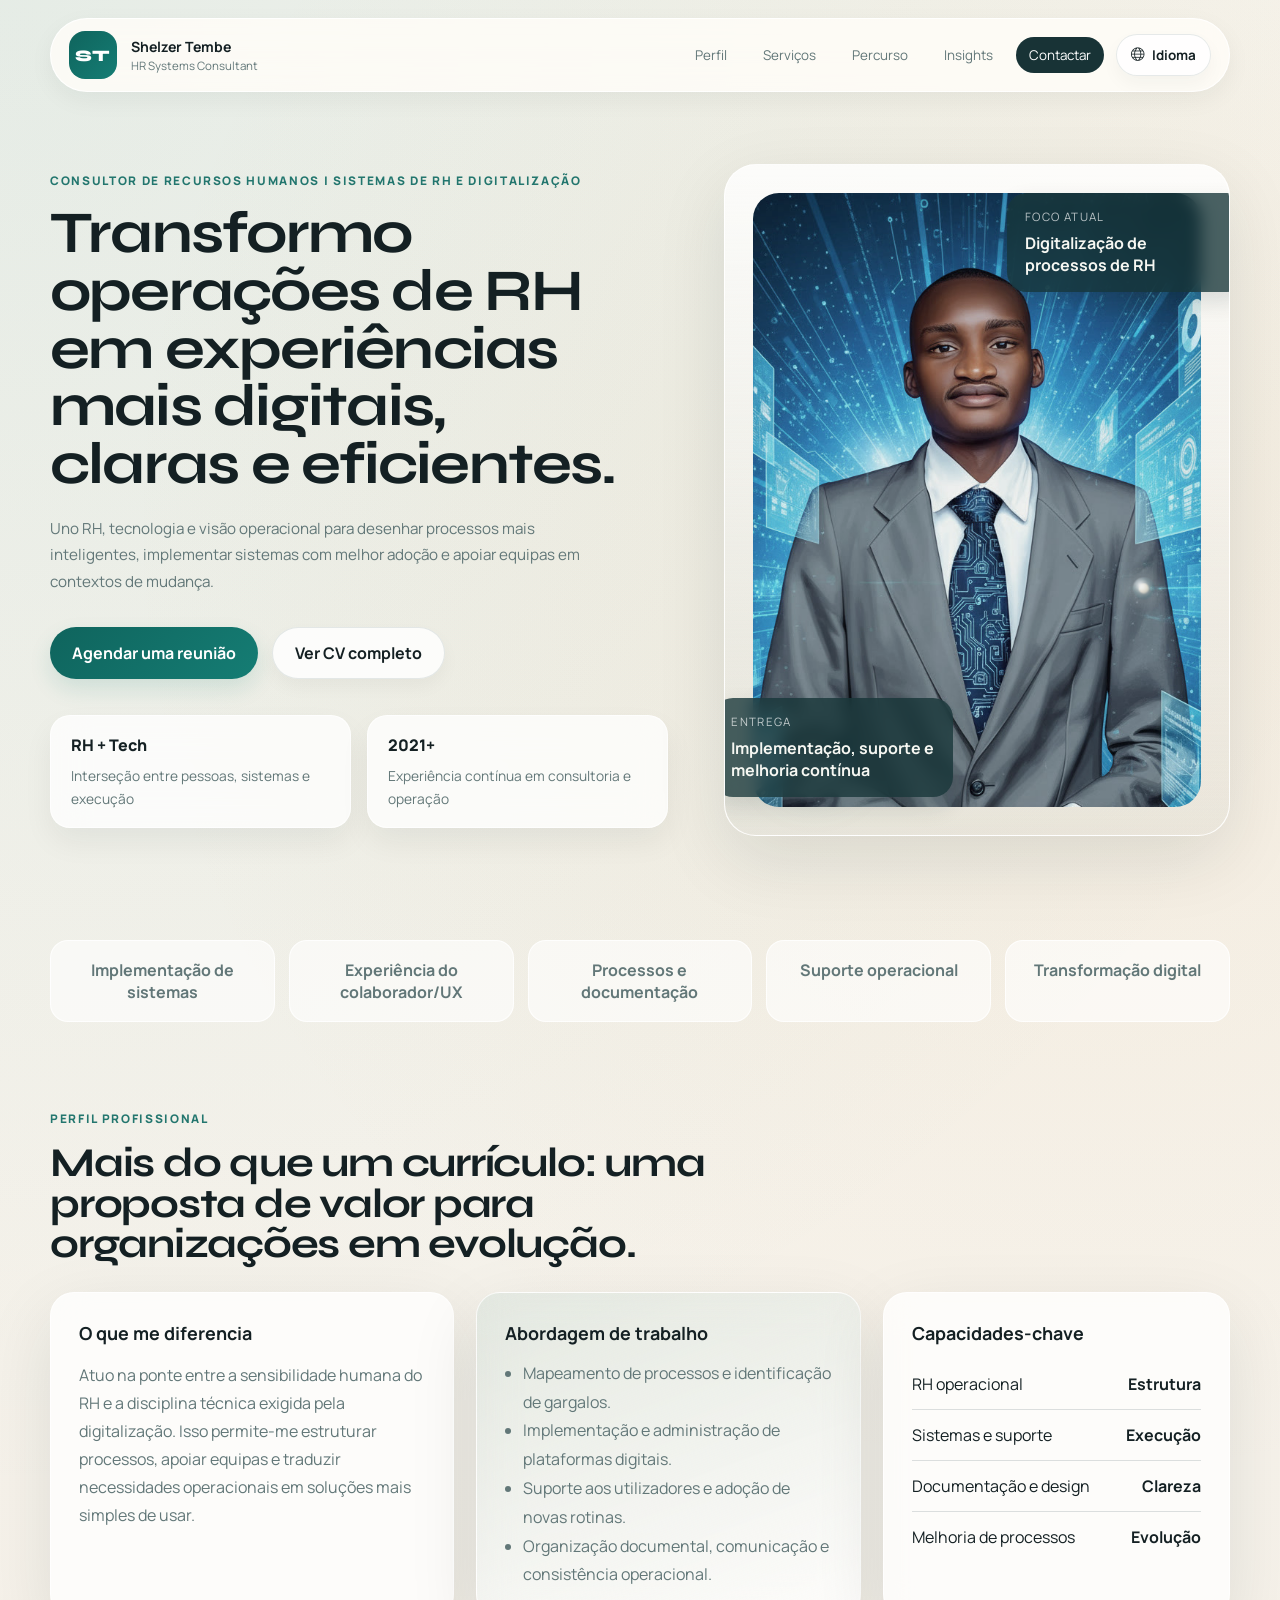
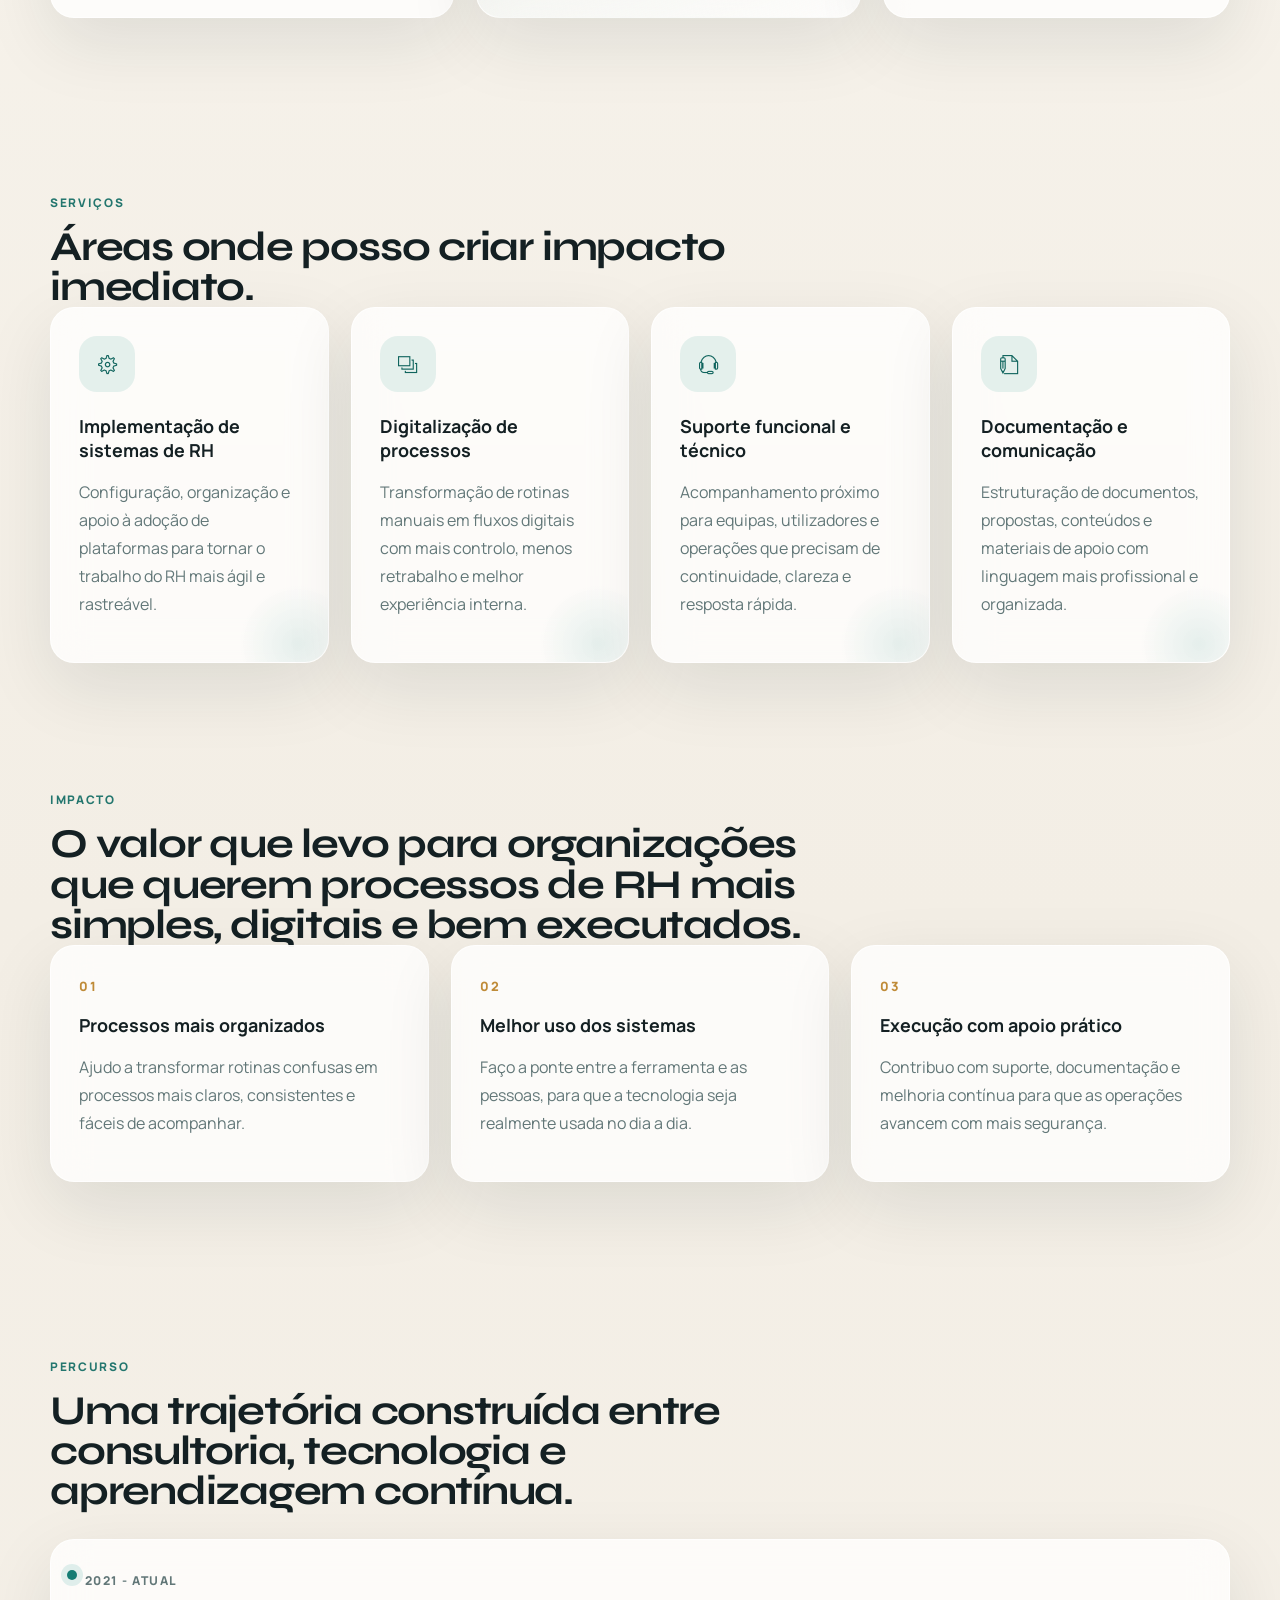
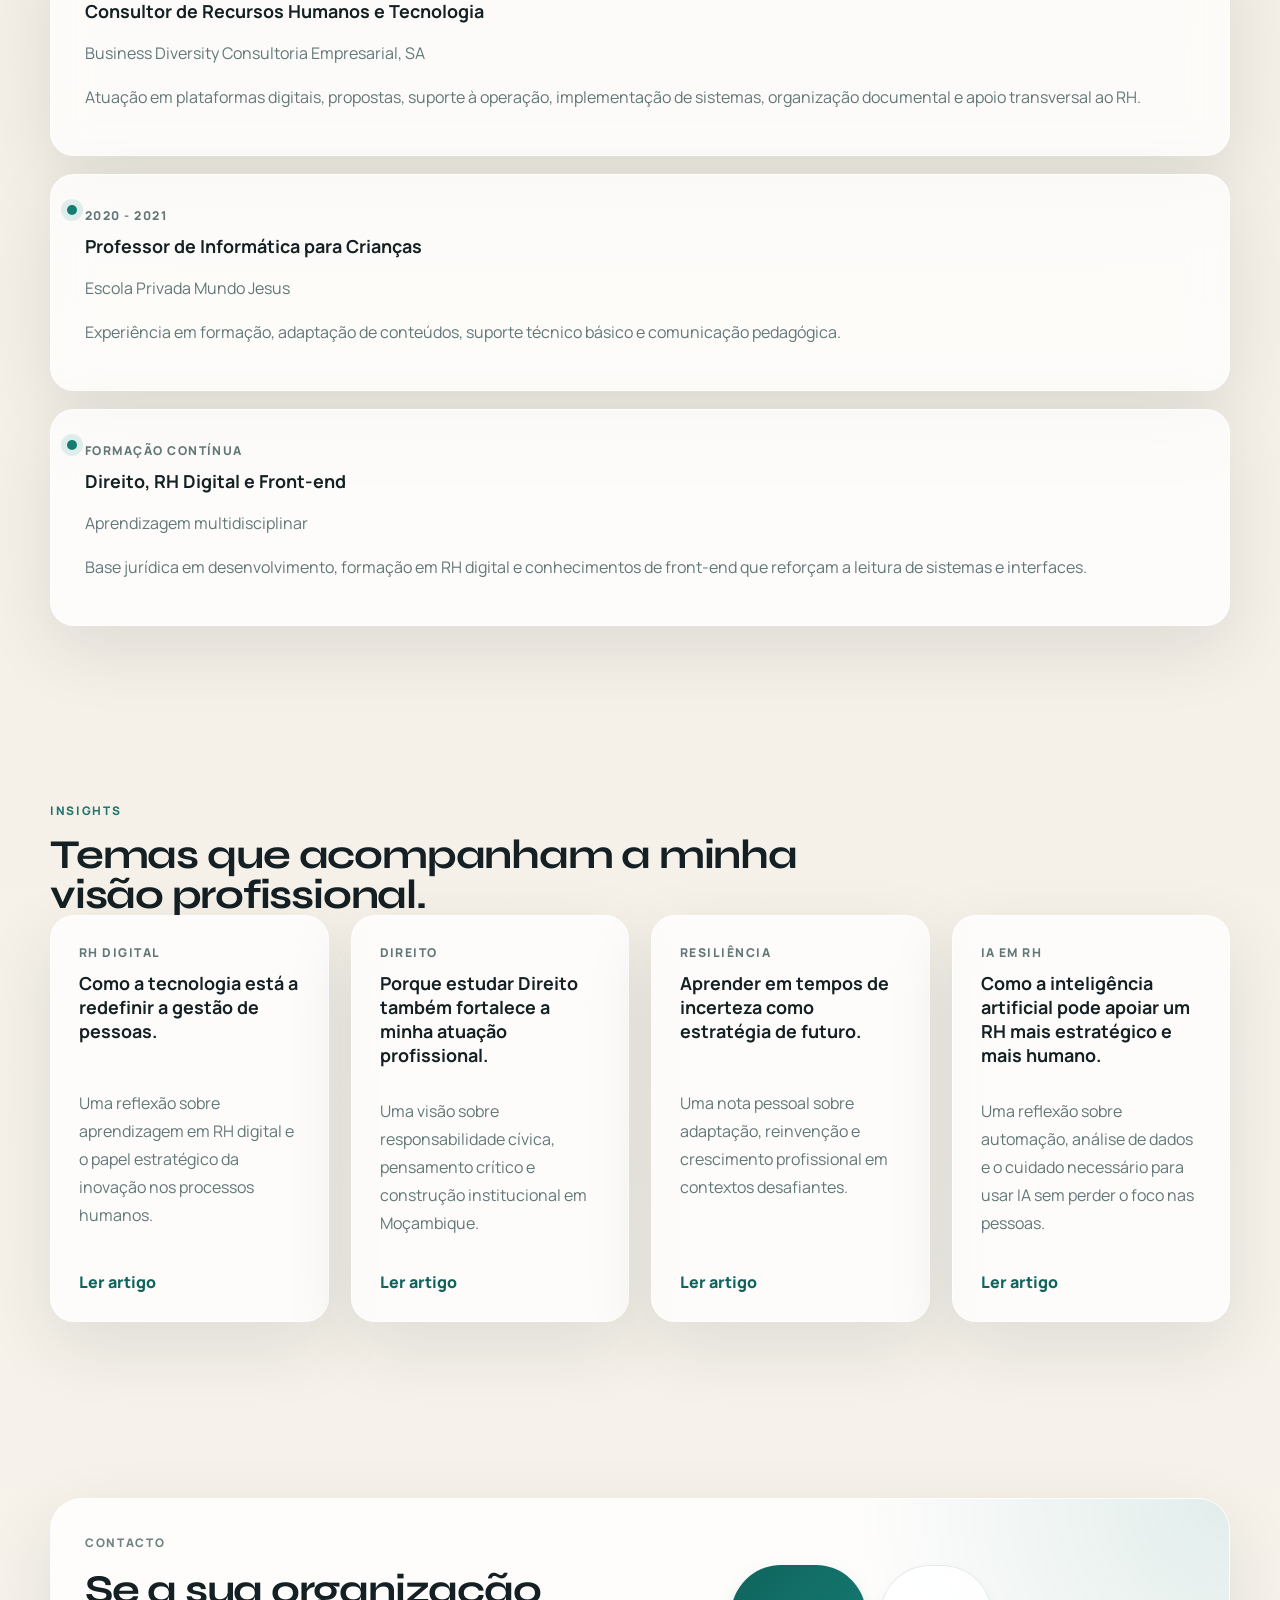
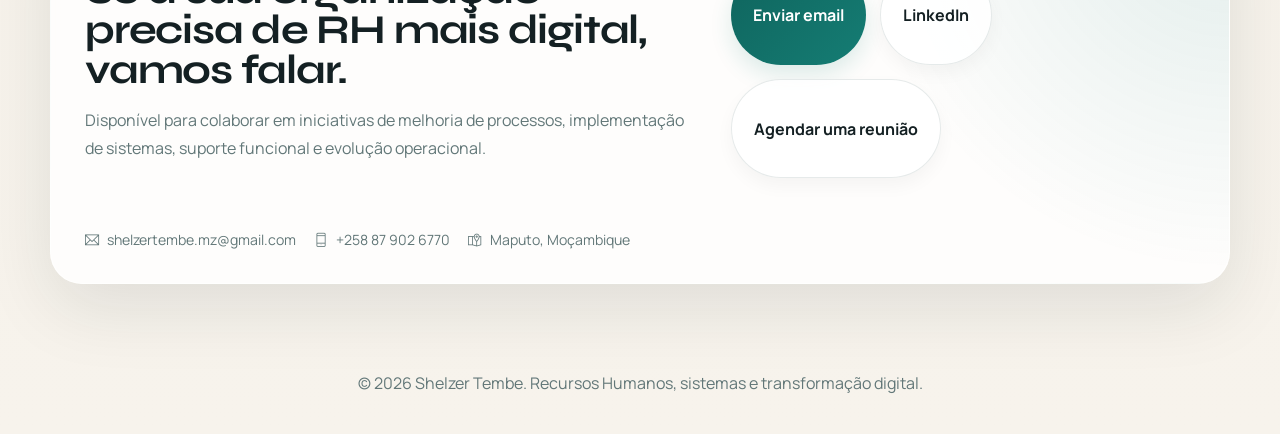
==== commit c6ec5f07: "Agendamento" ====
--- a/shelzertembe/index.html
+++ b/shelzertembe/index.html
@@ -76,7 +76,7 @@
                     </p>
 
                     <div class="hero-actions">
-                        <a class="btn btn-primary" href="#contact">Vamos conversar</a>
+                        <a class="btn btn-primary" href="https://calendar.app.google/h9ZB6BwrLzTxnRvbA">Agendar uma reunião</a>
                         <a class="btn btn-secondary" href="pdf/Shelzer_Tembe _cv.pdf" target="_blank" rel="noopener" translate="no">Ver CV completo</a>
                     </div>
 
@@ -308,6 +308,7 @@
                     <div class="cta-actions">
                         <a class="btn btn-primary" href="mailto:shelzertembe.mz@gmail.com?subject=Contacto%20via%20portf%C3%B3lio" translate="no">Enviar email</a>
                         <a class="btn btn-secondary" href="https://www.linkedin.com/in/shelzer-tembe-0a6648215/" target="_blank" rel="noopener" translate="no">LinkedIn</a>
+                        <a class="btn btn-secondary" href="https://calendar.app.google/h9ZB6BwrLzTxnRvbA" target="_blank" rel="noopener" translate="no">Agendar uma reunião</a>
                     </div>
 
                     <div class="contact-meta">
